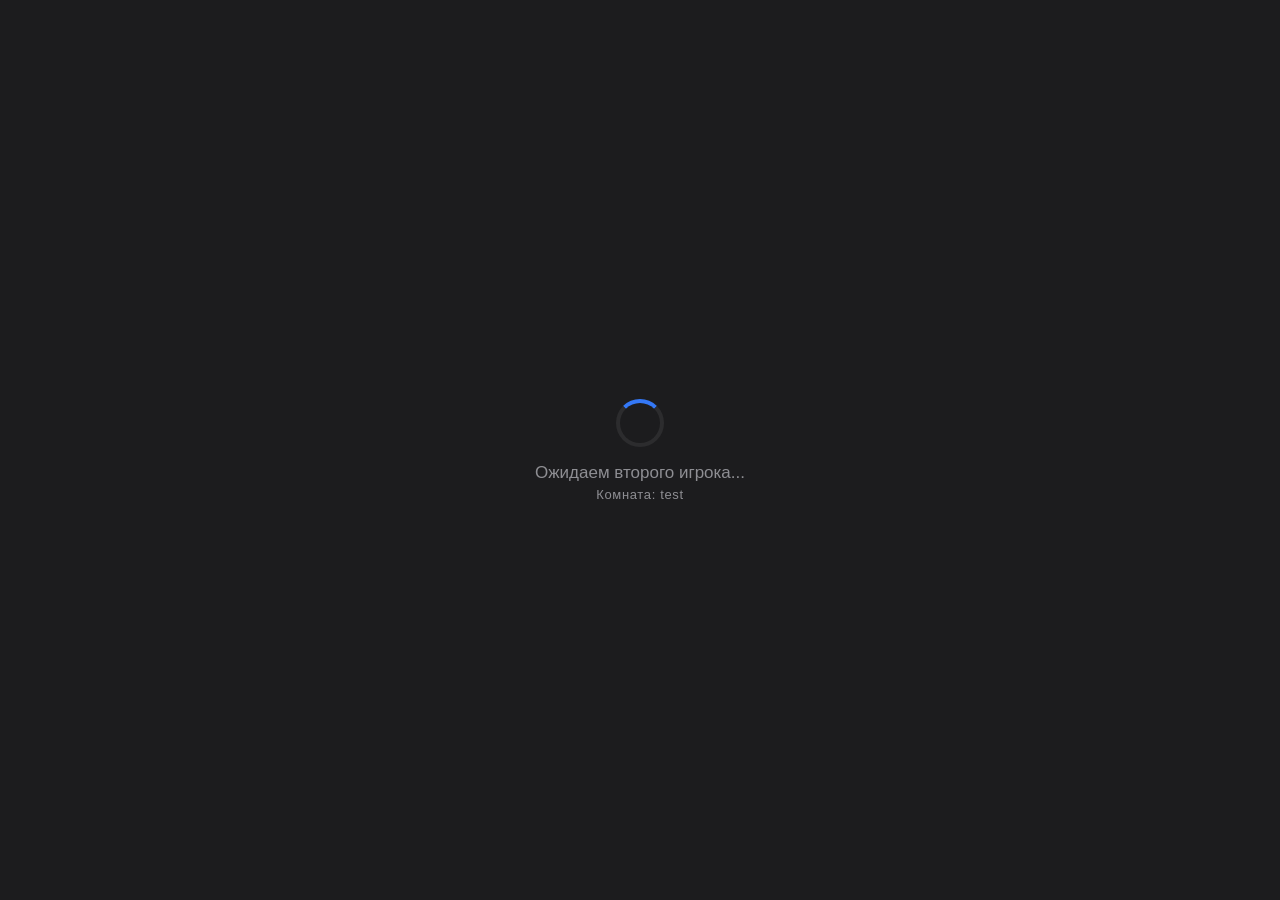
==== frontend/index.html @ caca8574 "Initial commit: Telegram Checkers Mini App" ====
<!DOCTYPE html>
<html>
<head>
  <meta charset="UTF-8">
  <meta name="viewport" content="width=device-width, initial-scale=1.0, user-scalable=no">
  <title>Шашки</title>
  <link rel="stylesheet" href="style.css">
  <script src="https://telegram.org/js/telegram-web-app.js"></script>
</head>
<body>
  <!-- screen: waiting -->
  <div id="screen-waiting" class="screen">
    <div class="spinner"></div>
    <p>Ожидаем второго игрока...</p>
    <p class="room-id"></p>
  </div>

  <!-- screen: game -->
  <div id="screen-game" class="screen hidden">
    <div id="status-bar">
      <div id="turn-info"></div>
      <div id="timer">60</div>
    </div>
    <div id="board-container">
      <div id="board"></div>
    </div>
    <div id="piece-counts">
      <span id="my-pieces"></span>
      <span id="opp-pieces"></span>
    </div>
  </div>

  <!-- screen: game over -->
  <div id="screen-gameover" class="screen hidden">
    <div id="result-emoji">🏆</div>
    <div id="result-text"></div>
    <button id="btn-new-game">Новая игра</button>
  </div>

  <script src="game.js"></script>
</body>
</html>
---- frontend/style.css ----
/* =============================================
   Telegram Checkers Mini App — style.css
   ============================================= */

/* ---------- CSS Variables ---------- */
:root {
  --bg:            #1c1c1e;
  --bg-secondary:  #2c2c2e;
  --cell-light:    #c8a96e;
  --cell-dark:     #8b5e3c;
  --piece-white:   #f0f0f0;
  --piece-black:   #1a1a1a;
  --shadow-white:  0 3px 8px rgba(0,0,0,.55);
  --shadow-black:  0 3px 8px rgba(0,0,0,.75);
  --accent:        #3478f6;
  --green:         #34c759;
  --red:           #ff3b30;
  --text:          #ebebf5;
  --text-dim:      #8e8e93;
  --radius-piece:  50%;
  --board-size:    min(100vmin, 400px);
  --cell-size:     calc(var(--board-size) / 8);
}

/* ---------- Reset ---------- */
*, *::before, *::after {
  box-sizing: border-box;
  margin: 0;
  padding: 0;
  -webkit-tap-highlight-color: transparent;
}

html, body {
  width: 100%;
  height: 100%;
  overflow: hidden;
  font-family: -apple-system, BlinkMacSystemFont, 'Segoe UI', Roboto, sans-serif;
  background: var(--bg);
  color: var(--text);
}

/* ---------- Screens ---------- */
.screen {
  display: flex;
  flex-direction: column;
  align-items: center;
  justify-content: center;
  width: 100%;
  height: 100%;
  position: absolute;
  inset: 0;
  transition: opacity .25s ease;
}

.screen.hidden {
  display: none;
}

/* ---------- Waiting Screen ---------- */
#screen-waiting p {
  margin-top: 16px;
  font-size: 17px;
  color: var(--text-dim);
  text-align: center;
}

.room-id {
  font-size: 13px !important;
  color: var(--text-dim) !important;
  letter-spacing: .05em;
  margin-top: 4px !important;
}

/* Spinner */
@keyframes spin {
  to { transform: rotate(360deg); }
}

.spinner {
  width: 48px;
  height: 48px;
  border: 4px solid var(--bg-secondary);
  border-top-color: var(--accent);
  border-radius: 50%;
  animation: spin .9s linear infinite;
}

/* ---------- Status Bar ---------- */
#status-bar {
  width: var(--board-size);
  display: flex;
  align-items: center;
  justify-content: space-between;
  padding: 8px 4px;
  flex-shrink: 0;
}

#turn-info {
  font-size: 15px;
  font-weight: 600;
  color: var(--text);
}

#timer {
  font-size: 20px;
  font-weight: 700;
  color: var(--text);
  min-width: 36px;
  text-align: right;
  transition: color .3s;
}

#timer.urgent {
  color: var(--red);
  animation: pulse-text .5s ease-in-out infinite alternate;
}

@keyframes pulse-text {
  from { opacity: 1; }
  to   { opacity: .55; }
}

/* ---------- Board ---------- */
#screen-game {
  gap: 0;
  justify-content: flex-start;
  padding-top: calc(50vh - var(--board-size)/2 - 36px);
}

#board-container {
  width: var(--board-size);
  height: var(--board-size);
  border-radius: 6px;
  overflow: hidden;
  box-shadow: 0 8px 32px rgba(0,0,0,.6);
  flex-shrink: 0;
}

#board {
  display: grid;
  grid-template-columns: repeat(8, 1fr);
  grid-template-rows: repeat(8, 1fr);
  width: 100%;
  height: 100%;
}

/* ---------- Cells ---------- */
.cell {
  position: relative;
  display: flex;
  align-items: center;
  justify-content: center;
  cursor: pointer;
  user-select: none;
}

.cell-light { background: var(--cell-light); }
.cell-dark  { background: var(--cell-dark); }

/* Possible-move indicator (green dot) */
.cell.possible-move::after {
  content: '';
  position: absolute;
  width: 30%;
  height: 30%;
  border-radius: 50%;
  background: rgba(52, 199, 89, .75);
  pointer-events: none;
  animation: dot-pop .15s ease-out;
}

@keyframes dot-pop {
  from { transform: scale(0); opacity: 0; }
  to   { transform: scale(1); opacity: 1; }
}

/* ---------- Pieces ---------- */
@keyframes selected-pulse {
  0%   { box-shadow: 0 0 0 3px var(--accent), 0 3px 10px rgba(0,0,0,.5); }
  50%  { box-shadow: 0 0 0 6px rgba(52,120,246,.45), 0 3px 10px rgba(0,0,0,.5); }
  100% { box-shadow: 0 0 0 3px var(--accent), 0 3px 10px rgba(0,0,0,.5); }
}

.piece {
  width: 76%;
  height: 76%;
  border-radius: var(--radius-piece);
  position: relative;
  cursor: pointer;
  transition: transform .12s ease, box-shadow .12s ease;
  flex-shrink: 0;
}

.piece:active { transform: scale(.93); }

.piece-white {
  background: radial-gradient(circle at 35% 32%, #ffffff, #d0cfc8);
  box-shadow: var(--shadow-white);
  border: 2px solid rgba(0,0,0,.12);
}

.piece-black {
  background: radial-gradient(circle at 35% 32%, #3a3a3a, #111111);
  box-shadow: var(--shadow-black);
  border: 2px solid rgba(255,255,255,.08);
}

/* Selected piece */
.piece.selected {
  animation: selected-pulse 1s ease-in-out infinite;
  transform: translateY(-2px) scale(1.05);
}

/* King crown overlay */
.piece.king::after {
  content: '★';
  position: absolute;
  inset: 0;
  display: flex;
  align-items: center;
  justify-content: center;
  font-size: calc(var(--cell-size) * .32);
  line-height: 1;
  display: flex;
  align-items: center;
  justify-content: center;
  pointer-events: none;
}

.piece-white.king::after { color: #c8a000; text-shadow: 0 1px 2px rgba(0,0,0,.35); }
.piece-black.king::after { color: #ffd700; text-shadow: 0 1px 2px rgba(0,0,0,.55); }

/* ---------- Piece Counts ---------- */
#piece-counts {
  width: var(--board-size);
  display: flex;
  justify-content: space-between;
  padding: 8px 4px 0;
  font-size: 14px;
  color: var(--text-dim);
}

/* ---------- Game Over Screen ---------- */
#result-emoji {
  font-size: 72px;
  margin-bottom: 16px;
  animation: pop-in .4s cubic-bezier(.34,1.56,.64,1) both;
}

@keyframes pop-in {
  from { transform: scale(.4); opacity: 0; }
  to   { transform: scale(1);  opacity: 1; }
}

#result-text {
  font-size: 22px;
  font-weight: 700;
  margin-bottom: 32px;
  text-align: center;
  padding: 0 24px;
}

#btn-new-game {
  background: var(--accent);
  color: #fff;
  border: none;
  border-radius: 14px;
  padding: 14px 40px;
  font-size: 17px;
  font-weight: 600;
  cursor: pointer;
  transition: transform .1s, opacity .1s;
}

#btn-new-game:active {
  transform: scale(.96);
  opacity: .85;
}
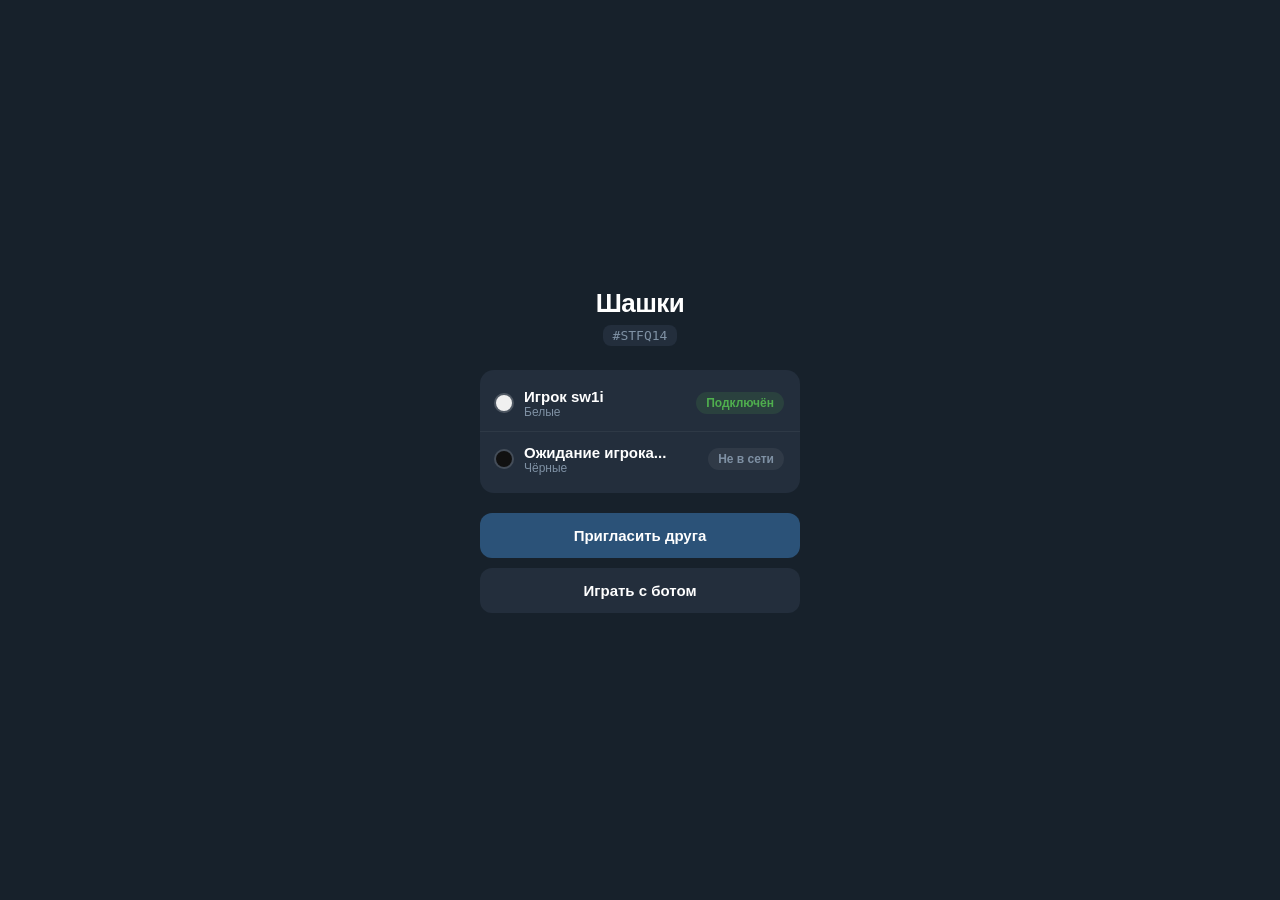
==== commit 5e299a59: "Reciprocal presence and comprehensive room resolution" ====
--- a/frontend/index.html
+++ b/frontend/index.html
@@ -1,42 +1,83 @@
 <!DOCTYPE html>
-<html>
+<html lang="ru">
 <head>
   <meta charset="UTF-8">
-  <meta name="viewport" content="width=device-width, initial-scale=1.0, user-scalable=no">
+  <meta name="viewport" content="width=device-width, initial-scale=1.0, maximum-scale=1.0, user-scalable=no">
   <title>Шашки</title>
   <link rel="stylesheet" href="style.css">
   <script src="https://telegram.org/js/telegram-web-app.js"></script>
 </head>
 <body>
-  <!-- screen: waiting -->
-  <div id="screen-waiting" class="screen">
-    <div class="spinner"></div>
-    <p>Ожидаем второго игрока...</p>
-    <p class="room-id"></p>
+  <!-- Экран лобби комнаты -->
+  <div id="screen-lobby" class="screen">
+    <div class="lobby-header">
+      <h1 class="game-title">Шашки</h1>
+      <div class="room-tag" id="room-tag">#...</div>
+    </div>
+
+    <div class="players-list">
+      <div class="player-row" id="row-p1">
+        <div class="player-marker white"></div>
+        <div class="player-details">
+          <span class="player-name" id="name-p1">Загрузка...</span>
+          <span class="player-color-label">Белые</span>
+        </div>
+        <span class="status-pill offline" id="status-p1">Не в сети</span>
+      </div>
+
+      <div class="player-row" id="row-p2">
+        <div class="player-marker black"></div>
+        <div class="player-details">
+          <span class="player-name" id="name-p2">Ожидание игрока...</span>
+          <span class="player-color-label">Чёрные</span>
+        </div>
+        <span class="status-pill offline" id="status-p2">Не в сети</span>
+      </div>
+    </div>
+
+    <div class="action-buttons">
+      <button id="btn-share" class="btn btn-primary">Пригласить друга</button>
+      <button id="btn-play-bot" class="btn btn-secondary">Играть с ботом</button>
+    </div>
   </div>
+  
+  <!-- Экран игры -->
+  <div id="screen-game" class="screen hidden">
+    <!-- Верхний игрок (соперник) -->
+    <div class="game-header">
+      <div class="game-player" id="opp-card">
+        <div class="player-marker" id="opp-marker"></div>
+        <span class="game-player-name" id="opp-name">Соперник</span>
+        <span class="game-player-count" id="opp-count">12</span>
+      </div>
+      <div class="timer" id="timer">60</div>
+    </div>
 
-  <!-- screen: game -->
-  <div id="screen-game" class="screen hidden">
-    <div id="status-bar">
-      <div id="turn-info"></div>
-      <div id="timer">60</div>
-    </div>
-    <div id="board-container">
+    <!-- Доска -->
+    <div class="board-wrapper">
       <div id="board"></div>
     </div>
-    <div id="piece-counts">
-      <span id="my-pieces"></span>
-      <span id="opp-pieces"></span>
+
+    <!-- Нижний игрок (я) -->
+    <div class="game-footer">
+      <div class="game-player" id="my-card">
+        <div class="player-marker" id="my-marker"></div>
+        <span class="game-player-name" id="my-name">Ты</span>
+        <span class="game-player-count" id="my-count">12</span>
+      </div>
+      <div class="turn-indicator" id="turn-info">Твой ход</div>
     </div>
   </div>
-
-  <!-- screen: game over -->
+  
+  <!-- Экран окончания игры -->
   <div id="screen-gameover" class="screen hidden">
-    <div id="result-emoji">🏆</div>
-    <div id="result-text"></div>
-    <button id="btn-new-game">Новая игра</button>
+    <div class="gameover-box">
+      <h2 id="result-title">Победа!</h2>
+      <p id="result-desc">Игра завершена</p>
+      <button id="btn-restart" class="btn btn-primary">В лобби</button>
+    </div>
   </div>
-
+  
   <script src="game.js"></script>
 </body>
 </html>
--- a/frontend/style.css
+++ b/frontend/style.css
@@ -1,28 +1,23 @@
 /* =============================================
-   Telegram Checkers Mini App — style.css
+   Telegram Checkers — Minimalist Theme
    ============================================= */
 
-/* ---------- CSS Variables ---------- */
 :root {
-  --bg:            #1c1c1e;
-  --bg-secondary:  #2c2c2e;
-  --cell-light:    #c8a96e;
-  --cell-dark:     #8b5e3c;
-  --piece-white:   #f0f0f0;
-  --piece-black:   #1a1a1a;
-  --shadow-white:  0 3px 8px rgba(0,0,0,.55);
-  --shadow-black:  0 3px 8px rgba(0,0,0,.75);
-  --accent:        #3478f6;
-  --green:         #34c759;
-  --red:           #ff3b30;
-  --text:          #ebebf5;
-  --text-dim:      #8e8e93;
-  --radius-piece:  50%;
-  --board-size:    min(100vmin, 400px);
-  --cell-size:     calc(var(--board-size) / 8);
-}
-
-/* ---------- Reset ---------- */
+  --bg:            var(--tg-theme-bg-color, #17212b);
+  --card-bg:       var(--tg-theme-secondary-bg-color, #232e3c);
+  --text:          var(--tg-theme-text-color, #ffffff);
+  --text-muted:    var(--tg-theme-hint-color, #7f91a4);
+  --btn-color:     var(--tg-theme-button-color, #2b5278);
+  --btn-text:      var(--tg-theme-button-text-color, #ffffff);
+  --cell-light:    #c5a059;
+  --cell-dark:     #6f432a;
+  --green:         #4fae4e;
+  --green-bg:      rgba(79, 174, 78, 0.15);
+  --red:           #e55b5b;
+  --red-bg:        rgba(229, 91, 91, 0.15);
+  --board-size:    min(88vw, 360px);
+}
+
 *, *::before, *::after {
   box-sizing: border-box;
   margin: 0;
@@ -34,12 +29,12 @@
   width: 100%;
   height: 100%;
   overflow: hidden;
-  font-family: -apple-system, BlinkMacSystemFont, 'Segoe UI', Roboto, sans-serif;
+  font-family: -apple-system, BlinkMacSystemFont, 'Segoe UI', Roboto, Helvetica, Arial, sans-serif;
   background: var(--bg);
   color: var(--text);
-}
-
-/* ---------- Screens ---------- */
+  user-select: none;
+}
+
 .screen {
   display: flex;
   flex-direction: column;
@@ -49,230 +44,296 @@
   height: 100%;
   position: absolute;
   inset: 0;
-  transition: opacity .25s ease;
+  padding: 20px;
 }
 
 .screen.hidden {
-  display: none;
-}
-
-/* ---------- Waiting Screen ---------- */
-#screen-waiting p {
-  margin-top: 16px;
-  font-size: 17px;
-  color: var(--text-dim);
+  display: none !important;
+}
+
+/* ---------- Lobby ---------- */
+.lobby-header {
   text-align: center;
-}
-
-.room-id {
-  font-size: 13px !important;
-  color: var(--text-dim) !important;
-  letter-spacing: .05em;
-  margin-top: 4px !important;
-}
-
-/* Spinner */
-@keyframes spin {
-  to { transform: rotate(360deg); }
-}
-
-.spinner {
-  width: 48px;
-  height: 48px;
-  border: 4px solid var(--bg-secondary);
-  border-top-color: var(--accent);
+  margin-bottom: 24px;
+}
+
+.game-title {
+  font-size: 26px;
+  font-weight: 700;
+  letter-spacing: -0.02em;
+}
+
+.room-tag {
+  display: inline-block;
+  margin-top: 6px;
+  font-family: monospace;
+  font-size: 13px;
+  color: var(--text-muted);
+  background: var(--card-bg);
+  padding: 3px 10px;
+  border-radius: 8px;
+}
+
+.players-list {
+  width: 100%;
+  max-width: 320px;
+  background: var(--card-bg);
+  border-radius: 14px;
+  padding: 6px 0;
+  margin-bottom: 20px;
+}
+
+.player-row {
+  display: flex;
+  align-items: center;
+  padding: 12px 16px;
+  gap: 12px;
+}
+
+.player-row:not(:last-child) {
+  border-bottom: 1px solid rgba(255, 255, 255, 0.05);
+}
+
+.player-marker {
+  width: 16px;
+  height: 16px;
   border-radius: 50%;
-  animation: spin .9s linear infinite;
-}
-
-/* ---------- Status Bar ---------- */
-#status-bar {
+  flex-shrink: 0;
+}
+
+.player-marker.white {
+  background: #f0f0f0;
+  box-shadow: 0 0 0 2px rgba(255,255,255,0.2);
+}
+
+.player-marker.black {
+  background: #111111;
+  box-shadow: 0 0 0 2px rgba(255,255,255,0.15);
+}
+
+.player-details {
+  display: flex;
+  flex-direction: column;
+  flex: 1;
+  overflow: hidden;
+}
+
+.player-name {
+  font-size: 15px;
+  font-weight: 600;
+  white-space: nowrap;
+  overflow: hidden;
+  text-overflow: ellipsis;
+}
+
+.player-color-label {
+  font-size: 12px;
+  color: var(--text-muted);
+}
+
+.status-pill {
+  font-size: 12px;
+  font-weight: 600;
+  padding: 4px 10px;
+  border-radius: 12px;
+  flex-shrink: 0;
+}
+
+.status-pill.online {
+  background: var(--green-bg);
+  color: var(--green);
+}
+
+.status-pill.offline {
+  background: rgba(255, 255, 255, 0.06);
+  color: var(--text-muted);
+}
+
+/* ---------- Buttons ---------- */
+.action-buttons {
+  width: 100%;
+  max-width: 320px;
+  display: flex;
+  flex-direction: column;
+  gap: 10px;
+}
+
+.btn {
+  width: 100%;
+  padding: 14px;
+  border-radius: 12px;
+  font-size: 15px;
+  font-weight: 600;
+  cursor: pointer;
+  border: none;
+  transition: opacity 0.15s, transform 0.1s;
+  text-align: center;
+}
+
+.btn-primary {
+  background: var(--btn-color);
+  color: var(--btn-text);
+}
+
+.btn-secondary {
+  background: var(--card-bg);
+  color: var(--text);
+}
+
+.btn:active {
+  opacity: 0.85;
+  transform: scale(0.98);
+}
+
+/* ---------- Game Screen ---------- */
+.game-header, .game-footer {
   width: var(--board-size);
   display: flex;
   align-items: center;
   justify-content: space-between;
   padding: 8px 4px;
-  flex-shrink: 0;
-}
-
-#turn-info {
+}
+
+.game-player {
+  display: flex;
+  align-items: center;
+  gap: 8px;
+}
+
+.game-player-name {
+  font-size: 14px;
+  font-weight: 600;
+  max-width: 160px;
+  white-space: nowrap;
+  overflow: hidden;
+  text-overflow: ellipsis;
+}
+
+.game-player-count {
+  font-size: 12px;
+  color: var(--text-muted);
+}
+
+.timer {
+  font-family: monospace;
   font-size: 15px;
-  font-weight: 600;
-  color: var(--text);
-}
-
-#timer {
-  font-size: 20px;
   font-weight: 700;
-  color: var(--text);
-  min-width: 36px;
-  text-align: right;
-  transition: color .3s;
-}
-
-#timer.urgent {
+  background: var(--card-bg);
+  padding: 4px 10px;
+  border-radius: 8px;
+}
+
+.timer.urgent {
   color: var(--red);
-  animation: pulse-text .5s ease-in-out infinite alternate;
-}
-
-@keyframes pulse-text {
-  from { opacity: 1; }
-  to   { opacity: .55; }
+  background: var(--red-bg);
+}
+
+.turn-indicator {
+  font-size: 12px;
+  font-weight: 600;
+  padding: 4px 10px;
+  border-radius: 8px;
+  background: rgba(255, 255, 255, 0.08);
+}
+
+.turn-indicator.active {
+  background: var(--green-bg);
+  color: var(--green);
 }
 
 /* ---------- Board ---------- */
-#screen-game {
-  gap: 0;
-  justify-content: flex-start;
-  padding-top: calc(50vh - var(--board-size)/2 - 36px);
-}
-
-#board-container {
+.board-wrapper {
+  background: #2a1810;
+  padding: 6px;
+  border-radius: 12px;
+  box-shadow: 0 8px 24px rgba(0,0,0,0.4);
+  margin: 6px 0;
+}
+
+#board {
+  display: grid;
+  grid-template-columns: repeat(8, 1fr);
   width: var(--board-size);
   height: var(--board-size);
   border-radius: 6px;
   overflow: hidden;
-  box-shadow: 0 8px 32px rgba(0,0,0,.6);
-  flex-shrink: 0;
-}
-
-#board {
-  display: grid;
-  grid-template-columns: repeat(8, 1fr);
-  grid-template-rows: repeat(8, 1fr);
-  width: 100%;
-  height: 100%;
-}
-
-/* ---------- Cells ---------- */
+}
+
 .cell {
   position: relative;
+  width: 100%;
+  height: 100%;
   display: flex;
   align-items: center;
   justify-content: center;
-  cursor: pointer;
-  user-select: none;
-}
-
-.cell-light { background: var(--cell-light); }
-.cell-dark  { background: var(--cell-dark); }
-
-/* Possible-move indicator (green dot) */
+}
+
+.cell-light {
+  background: var(--cell-light);
+}
+
+.cell-dark {
+  background: var(--cell-dark);
+}
+
+.cell.selected {
+  box-shadow: inset 0 0 0 3px #4aa3df;
+}
+
 .cell.possible-move::after {
   content: '';
   position: absolute;
   width: 30%;
   height: 30%;
   border-radius: 50%;
-  background: rgba(52, 199, 89, .75);
+  background: rgba(79, 174, 78, 0.85);
   pointer-events: none;
-  animation: dot-pop .15s ease-out;
-}
-
-@keyframes dot-pop {
-  from { transform: scale(0); opacity: 0; }
-  to   { transform: scale(1); opacity: 1; }
-}
-
-/* ---------- Pieces ---------- */
-@keyframes selected-pulse {
-  0%   { box-shadow: 0 0 0 3px var(--accent), 0 3px 10px rgba(0,0,0,.5); }
-  50%  { box-shadow: 0 0 0 6px rgba(52,120,246,.45), 0 3px 10px rgba(0,0,0,.5); }
-  100% { box-shadow: 0 0 0 3px var(--accent), 0 3px 10px rgba(0,0,0,.5); }
 }
 
 .piece {
   width: 76%;
   height: 76%;
-  border-radius: var(--radius-piece);
-  position: relative;
+  border-radius: 50%;
+  display: flex;
+  align-items: center;
+  justify-content: center;
   cursor: pointer;
-  transition: transform .12s ease, box-shadow .12s ease;
-  flex-shrink: 0;
-}
-
-.piece:active { transform: scale(.93); }
+}
 
 .piece-white {
-  background: radial-gradient(circle at 35% 32%, #ffffff, #d0cfc8);
-  box-shadow: var(--shadow-white);
-  border: 2px solid rgba(0,0,0,.12);
+  background: radial-gradient(circle at 35% 35%, #ffffff, #dcdcdc);
+  box-shadow: 0 3px 6px rgba(0,0,0,0.35);
 }
 
 .piece-black {
-  background: radial-gradient(circle at 35% 32%, #3a3a3a, #111111);
-  box-shadow: var(--shadow-black);
-  border: 2px solid rgba(255,255,255,.08);
-}
-
-/* Selected piece */
-.piece.selected {
-  animation: selected-pulse 1s ease-in-out infinite;
-  transform: translateY(-2px) scale(1.05);
-}
-
-/* King crown overlay */
-.piece.king::after {
+  background: radial-gradient(circle at 35% 35%, #353535, #121212);
+  box-shadow: 0 3px 6px rgba(0,0,0,0.55);
+}
+
+.piece.king::before {
   content: '★';
-  position: absolute;
-  inset: 0;
-  display: flex;
-  align-items: center;
-  justify-content: center;
-  font-size: calc(var(--cell-size) * .32);
-  line-height: 1;
-  display: flex;
-  align-items: center;
-  justify-content: center;
-  pointer-events: none;
-}
-
-.piece-white.king::after { color: #c8a000; text-shadow: 0 1px 2px rgba(0,0,0,.35); }
-.piece-black.king::after { color: #ffd700; text-shadow: 0 1px 2px rgba(0,0,0,.55); }
-
-/* ---------- Piece Counts ---------- */
-#piece-counts {
-  width: var(--board-size);
-  display: flex;
-  justify-content: space-between;
-  padding: 8px 4px 0;
+  color: #f7d070;
+  font-size: 16px;
+}
+
+/* ---------- Game Over ---------- */
+.gameover-box {
+  background: var(--card-bg);
+  padding: 28px 24px;
+  border-radius: 16px;
+  text-align: center;
+  width: 100%;
+  max-width: 280px;
+}
+
+.gameover-box h2 {
+  font-size: 24px;
+  font-weight: 700;
+  margin-bottom: 8px;
+}
+
+.gameover-box p {
   font-size: 14px;
-  color: var(--text-dim);
-}
-
-/* ---------- Game Over Screen ---------- */
-#result-emoji {
-  font-size: 72px;
-  margin-bottom: 16px;
-  animation: pop-in .4s cubic-bezier(.34,1.56,.64,1) both;
-}
-
-@keyframes pop-in {
-  from { transform: scale(.4); opacity: 0; }
-  to   { transform: scale(1);  opacity: 1; }
-}
-
-#result-text {
-  font-size: 22px;
-  font-weight: 700;
-  margin-bottom: 32px;
-  text-align: center;
-  padding: 0 24px;
-}
-
-#btn-new-game {
-  background: var(--accent);
-  color: #fff;
-  border: none;
-  border-radius: 14px;
-  padding: 14px 40px;
-  font-size: 17px;
-  font-weight: 600;
-  cursor: pointer;
-  transition: transform .1s, opacity .1s;
-}
-
-#btn-new-game:active {
-  transform: scale(.96);
-  opacity: .85;
-}
+  color: var(--text-muted);
+  margin-bottom: 20px;
+}
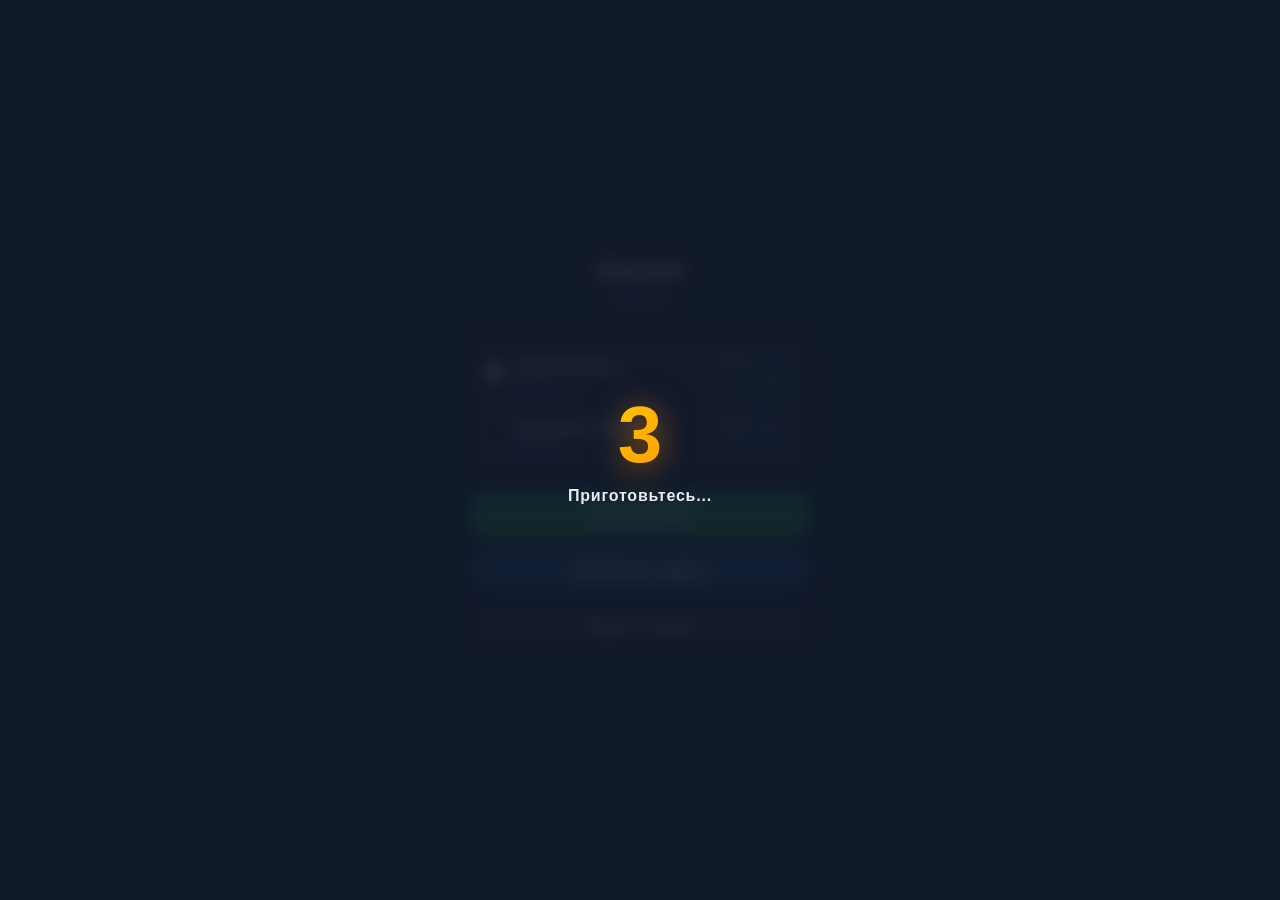
==== commit 1e276798: "feat: ready system with countdown, floating reactions bar, single clean inline card" ====
--- a/frontend/index.html
+++ b/frontend/index.html
@@ -19,10 +19,13 @@
       <div class="player-row" id="row-p1">
         <div class="player-marker white"></div>
         <div class="player-details">
-          <span class="player-name" id="name-p1">Загрузка...</span>
+          <span class="player-name" id="name-p1">Ты</span>
           <span class="player-color-label">Белые</span>
         </div>
-        <span class="status-pill offline" id="status-p1">Не в сети</span>
+        <div class="player-badges">
+          <span class="ready-pill not-ready" id="ready-p1">⏳ Не готов</span>
+          <span class="status-pill online" id="status-p1">Подключён</span>
+        </div>
       </div>
 
       <div class="player-row" id="row-p2">
@@ -31,13 +34,25 @@
           <span class="player-name" id="name-p2">Ожидание игрока...</span>
           <span class="player-color-label">Чёрные</span>
         </div>
-        <span class="status-pill offline" id="status-p2">Не в сети</span>
+        <div class="player-badges">
+          <span class="ready-pill not-ready" id="ready-p2">⏳ Не готов</span>
+          <span class="status-pill offline" id="status-p2">Не в сети</span>
+        </div>
       </div>
     </div>
 
     <div class="action-buttons">
+      <button id="btn-ready" class="btn btn-ready">Готов к игре</button>
       <button id="btn-share" class="btn btn-primary">Пригласить друга</button>
       <button id="btn-play-bot" class="btn btn-secondary">Играть с ботом</button>
+    </div>
+  </div>
+
+  <!-- Оверлей обратного отсчета 3.. 2.. 1.. В бой! -->
+  <div id="countdown-overlay" class="countdown-overlay hidden">
+    <div class="countdown-content">
+      <div id="countdown-number" class="countdown-number">3</div>
+      <div id="countdown-text" class="countdown-text">Приготовьтесь...</div>
     </div>
   </div>
   
@@ -49,6 +64,7 @@
         <div class="player-marker" id="opp-marker"></div>
         <span class="game-player-name" id="opp-name">Соперник</span>
         <span class="game-player-count" id="opp-count">12</span>
+        <div class="reaction-bubble" id="opp-reaction"></div>
       </div>
       <div class="timer" id="timer">60</div>
     </div>
@@ -64,8 +80,19 @@
         <div class="player-marker" id="my-marker"></div>
         <span class="game-player-name" id="my-name">Ты</span>
         <span class="game-player-count" id="my-count">12</span>
+        <div class="reaction-bubble" id="my-reaction"></div>
       </div>
       <div class="turn-indicator" id="turn-info">Твой ход</div>
+    </div>
+
+    <!-- Плавающая панель быстрых реакций/стикеров -->
+    <div id="reactions-bar" class="reactions-bar">
+      <button class="reaction-btn" data-emoji="🤔" title="Думаю">🤔</button>
+      <button class="reaction-btn" data-emoji="👏" title="Аплодисменты">👏</button>
+      <button class="reaction-btn" data-emoji="😎" title="Круто">😎</button>
+      <button class="reaction-btn" data-emoji="😱" title="Шок">😱</button>
+      <button class="reaction-btn" data-emoji="🤝" title="Рукопожатие">🤝</button>
+      <button class="reaction-btn" data-emoji="💥" title="Бум">💥</button>
     </div>
   </div>
   
--- a/frontend/style.css
+++ b/frontend/style.css
@@ -76,7 +76,7 @@
 
 .players-list {
   width: 100%;
-  max-width: 320px;
+  max-width: 340px;
   background: var(--card-bg);
   border-radius: 14px;
   padding: 6px 0;
@@ -131,11 +131,38 @@
   color: var(--text-muted);
 }
 
+.player-badges {
+  display: flex;
+  flex-direction: column;
+  align-items: flex-end;
+  gap: 4px;
+}
+
+.ready-pill {
+  font-size: 11px;
+  font-weight: 600;
+  padding: 2px 8px;
+  border-radius: 10px;
+  flex-shrink: 0;
+  transition: all 0.2s ease;
+}
+
+.ready-pill.ready {
+  background: rgba(79, 174, 78, 0.22);
+  color: #4fae4e;
+  border: 1px solid rgba(79, 174, 78, 0.4);
+}
+
+.ready-pill.not-ready {
+  background: rgba(255, 255, 255, 0.06);
+  color: var(--text-muted);
+}
+
 .status-pill {
-  font-size: 12px;
-  font-weight: 600;
-  padding: 4px 10px;
-  border-radius: 12px;
+  font-size: 11px;
+  font-weight: 600;
+  padding: 2px 8px;
+  border-radius: 10px;
   flex-shrink: 0;
 }
 
@@ -152,7 +179,7 @@
 /* ---------- Buttons ---------- */
 .action-buttons {
   width: 100%;
-  max-width: 320px;
+  max-width: 340px;
   display: flex;
   flex-direction: column;
   gap: 10px;
@@ -166,8 +193,24 @@
   font-weight: 600;
   cursor: pointer;
   border: none;
-  transition: opacity 0.15s, transform 0.1s;
+  transition: opacity 0.15s, transform 0.1s, background 0.2s;
   text-align: center;
+}
+
+.btn-ready {
+  background: #2ea043;
+  color: #ffffff;
+  box-shadow: 0 4px 14px rgba(46, 160, 67, 0.35);
+  font-size: 16px;
+}
+
+.btn-ready:hover {
+  background: #2c973f;
+}
+
+.btn-ready.active {
+  background: #d73a49;
+  box-shadow: 0 4px 14px rgba(215, 58, 73, 0.35);
 }
 
 .btn-primary {
@@ -185,6 +228,61 @@
   transform: scale(0.98);
 }
 
+/* ---------- Countdown Overlay ---------- */
+.countdown-overlay {
+  position: absolute;
+  inset: 0;
+  display: flex;
+  align-items: center;
+  justify-content: center;
+  background: rgba(15, 23, 42, 0.88);
+  backdrop-filter: blur(8px);
+  z-index: 1000;
+  animation: fadeIn 0.2s ease;
+}
+
+@keyframes fadeIn {
+  from { opacity: 0; }
+  to   { opacity: 1; }
+}
+
+.countdown-content {
+  text-align: center;
+}
+
+.countdown-number {
+  font-size: 80px;
+  font-weight: 900;
+  line-height: 1;
+  background: linear-gradient(135deg, #ffd700, #ff8c00);
+  -webkit-background-clip: text;
+  -webkit-text-fill-color: transparent;
+  filter: drop-shadow(0 4px 16px rgba(255, 140, 0, 0.6));
+  animation: countdownPop 0.5s cubic-bezier(0.175, 0.885, 0.32, 1.275);
+}
+
+.countdown-number.fight {
+  font-size: 52px;
+  background: linear-gradient(135deg, #4fae4e, #2ea043);
+  -webkit-background-clip: text;
+  -webkit-text-fill-color: transparent;
+  filter: drop-shadow(0 4px 16px rgba(46, 160, 67, 0.7));
+}
+
+.countdown-text {
+  font-size: 16px;
+  font-weight: 600;
+  color: #ebebf5;
+  margin-top: 12px;
+  letter-spacing: 0.05em;
+}
+
+@keyframes countdownPop {
+  0%   { transform: scale(0.3); opacity: 0; }
+  60%  { transform: scale(1.18); opacity: 1; }
+  100% { transform: scale(1); opacity: 1; }
+}
+
 /* ---------- Game Screen ---------- */
 .game-header, .game-footer {
   width: var(--board-size);
@@ -195,6 +293,7 @@
 }
 
 .game-player {
+  position: relative;
   display: flex;
   align-items: center;
   gap: 8px;
@@ -316,6 +415,79 @@
   font-size: 16px;
 }
 
+/* ---------- Floating Reactions Bar ---------- */
+.reactions-bar {
+  display: flex;
+  align-items: center;
+  justify-content: center;
+  gap: 8px;
+  background: rgba(35, 46, 60, 0.85);
+  backdrop-filter: blur(14px);
+  border: 1px solid rgba(255, 255, 255, 0.12);
+  border-radius: 28px;
+  padding: 6px 14px;
+  margin-top: 10px;
+  box-shadow: 0 8px 24px rgba(0, 0, 0, 0.35);
+  z-index: 20;
+}
+
+.reaction-btn {
+  background: none;
+  border: none;
+  font-size: 24px;
+  line-height: 1;
+  cursor: pointer;
+  padding: 4px;
+  border-radius: 50%;
+  transition: transform 0.15s cubic-bezier(0.175, 0.885, 0.32, 1.275);
+  user-select: none;
+}
+
+.reaction-btn:hover {
+  transform: scale(1.25);
+}
+
+.reaction-btn:active {
+  transform: scale(1.4);
+}
+
+/* ---------- Reaction Bubble & Floating Emoji ---------- */
+.reaction-bubble {
+  position: absolute;
+  left: 50%;
+  top: 0;
+  width: 0;
+  height: 0;
+  pointer-events: none;
+}
+
+.floating-emoji {
+  position: absolute;
+  font-size: 32px;
+  pointer-events: none;
+  z-index: 100;
+  animation: floatUpFade 1.4s cubic-bezier(0.22, 1, 0.36, 1) forwards;
+}
+
+@keyframes floatUpFade {
+  0% {
+    transform: translate(-50%, 0) scale(0.4);
+    opacity: 0;
+  }
+  20% {
+    transform: translate(-50%, -15px) scale(1.3);
+    opacity: 1;
+  }
+  70% {
+    transform: translate(-50%, -45px) scale(1.1);
+    opacity: 0.9;
+  }
+  100% {
+    transform: translate(-50%, -75px) scale(0.9);
+    opacity: 0;
+  }
+}
+
 /* ---------- Game Over ---------- */
 .gameover-box {
   background: var(--card-bg);
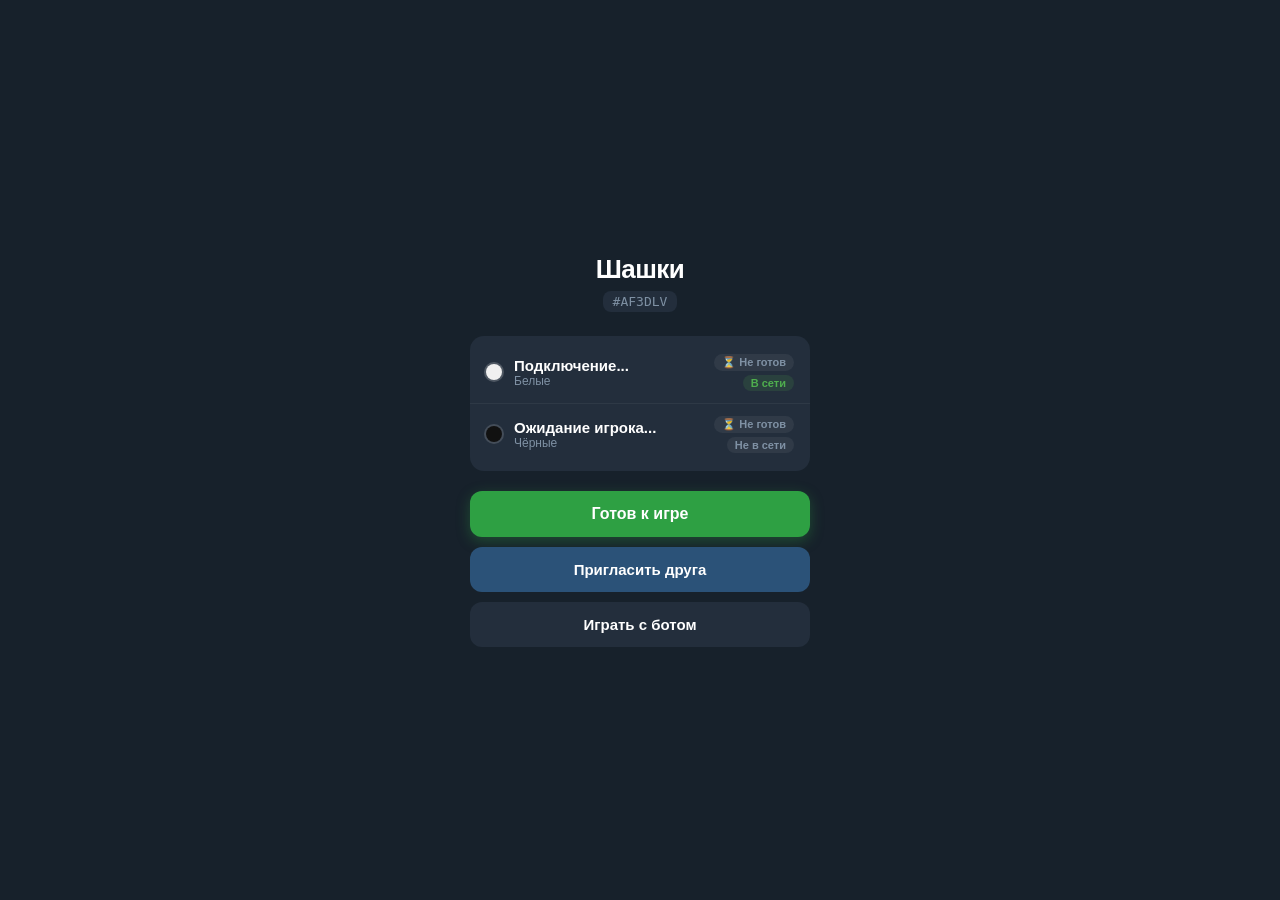
==== commit e907d040: "fix: hide countdown overlay properly by default, fix 0-tick animation and cleanup" ====
--- a/frontend/index.html
+++ b/frontend/index.html
@@ -49,7 +49,7 @@
   </div>
 
   <!-- Оверлей обратного отсчета 3.. 2.. 1.. В бой! -->
-  <div id="countdown-overlay" class="countdown-overlay hidden">
+  <div id="countdown-overlay" class="countdown-overlay hidden" style="display: none;">
     <div class="countdown-content">
       <div id="countdown-number" class="countdown-number">3</div>
       <div id="countdown-text" class="countdown-text">Приготовьтесь...</div>
--- a/frontend/style.css
+++ b/frontend/style.css
@@ -47,7 +47,9 @@
   padding: 20px;
 }
 
-.screen.hidden {
+.hidden,
+.screen.hidden,
+.countdown-overlay.hidden {
   display: none !important;
 }
 
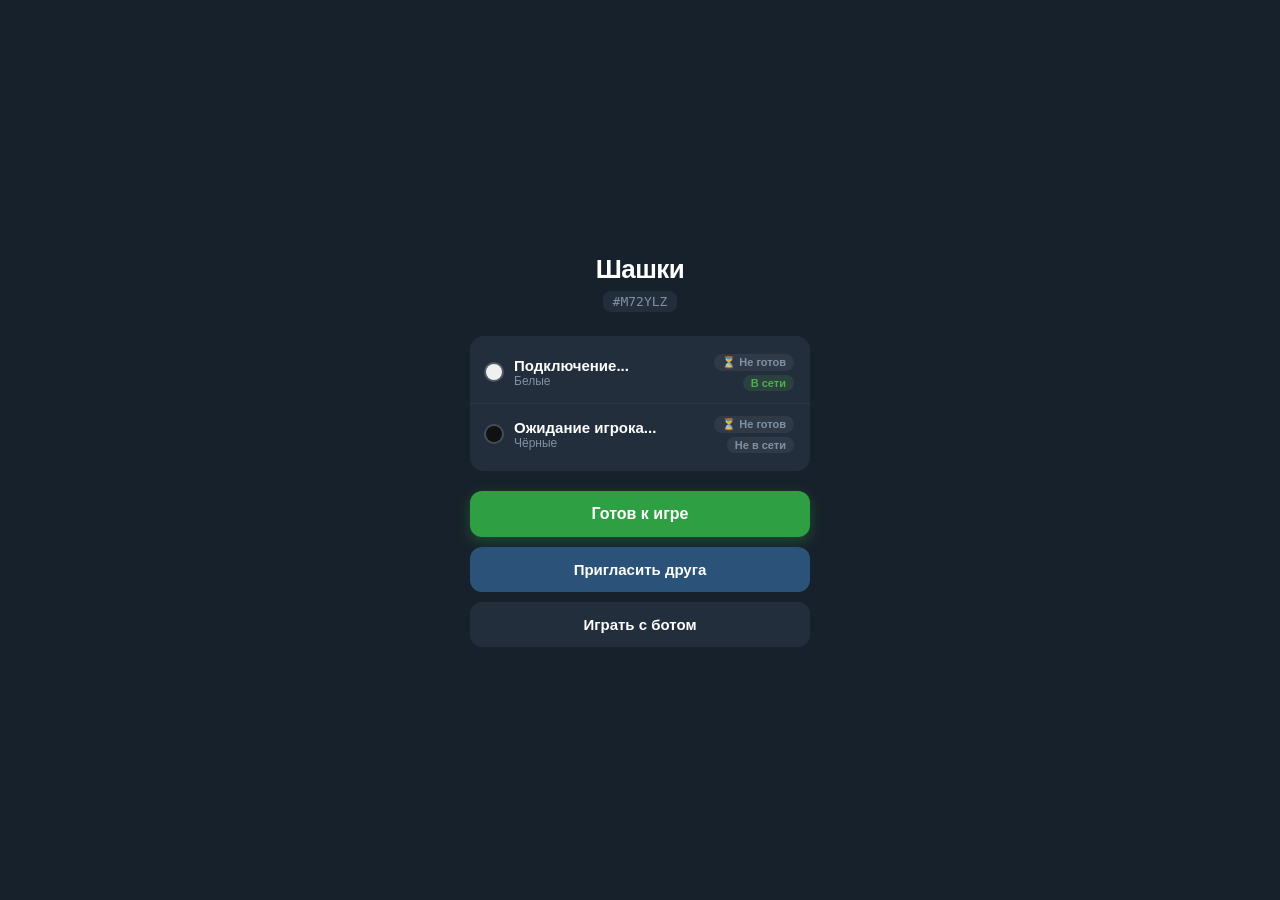
==== commit 1b8926cd: "chore: add cache busters ?v=3 to bust Telegram Webview cache" ====
--- a/frontend/index.html
+++ b/frontend/index.html
@@ -4,7 +4,7 @@
   <meta charset="UTF-8">
   <meta name="viewport" content="width=device-width, initial-scale=1.0, maximum-scale=1.0, user-scalable=no">
   <title>Шашки</title>
-  <link rel="stylesheet" href="style.css">
+  <link rel="stylesheet" href="style.css?v=3">
   <script src="https://telegram.org/js/telegram-web-app.js"></script>
 </head>
 <body>
@@ -105,6 +105,6 @@
     </div>
   </div>
   
-  <script src="game.js"></script>
+  <script src="game.js?v=3"></script>
 </body>
 </html>
